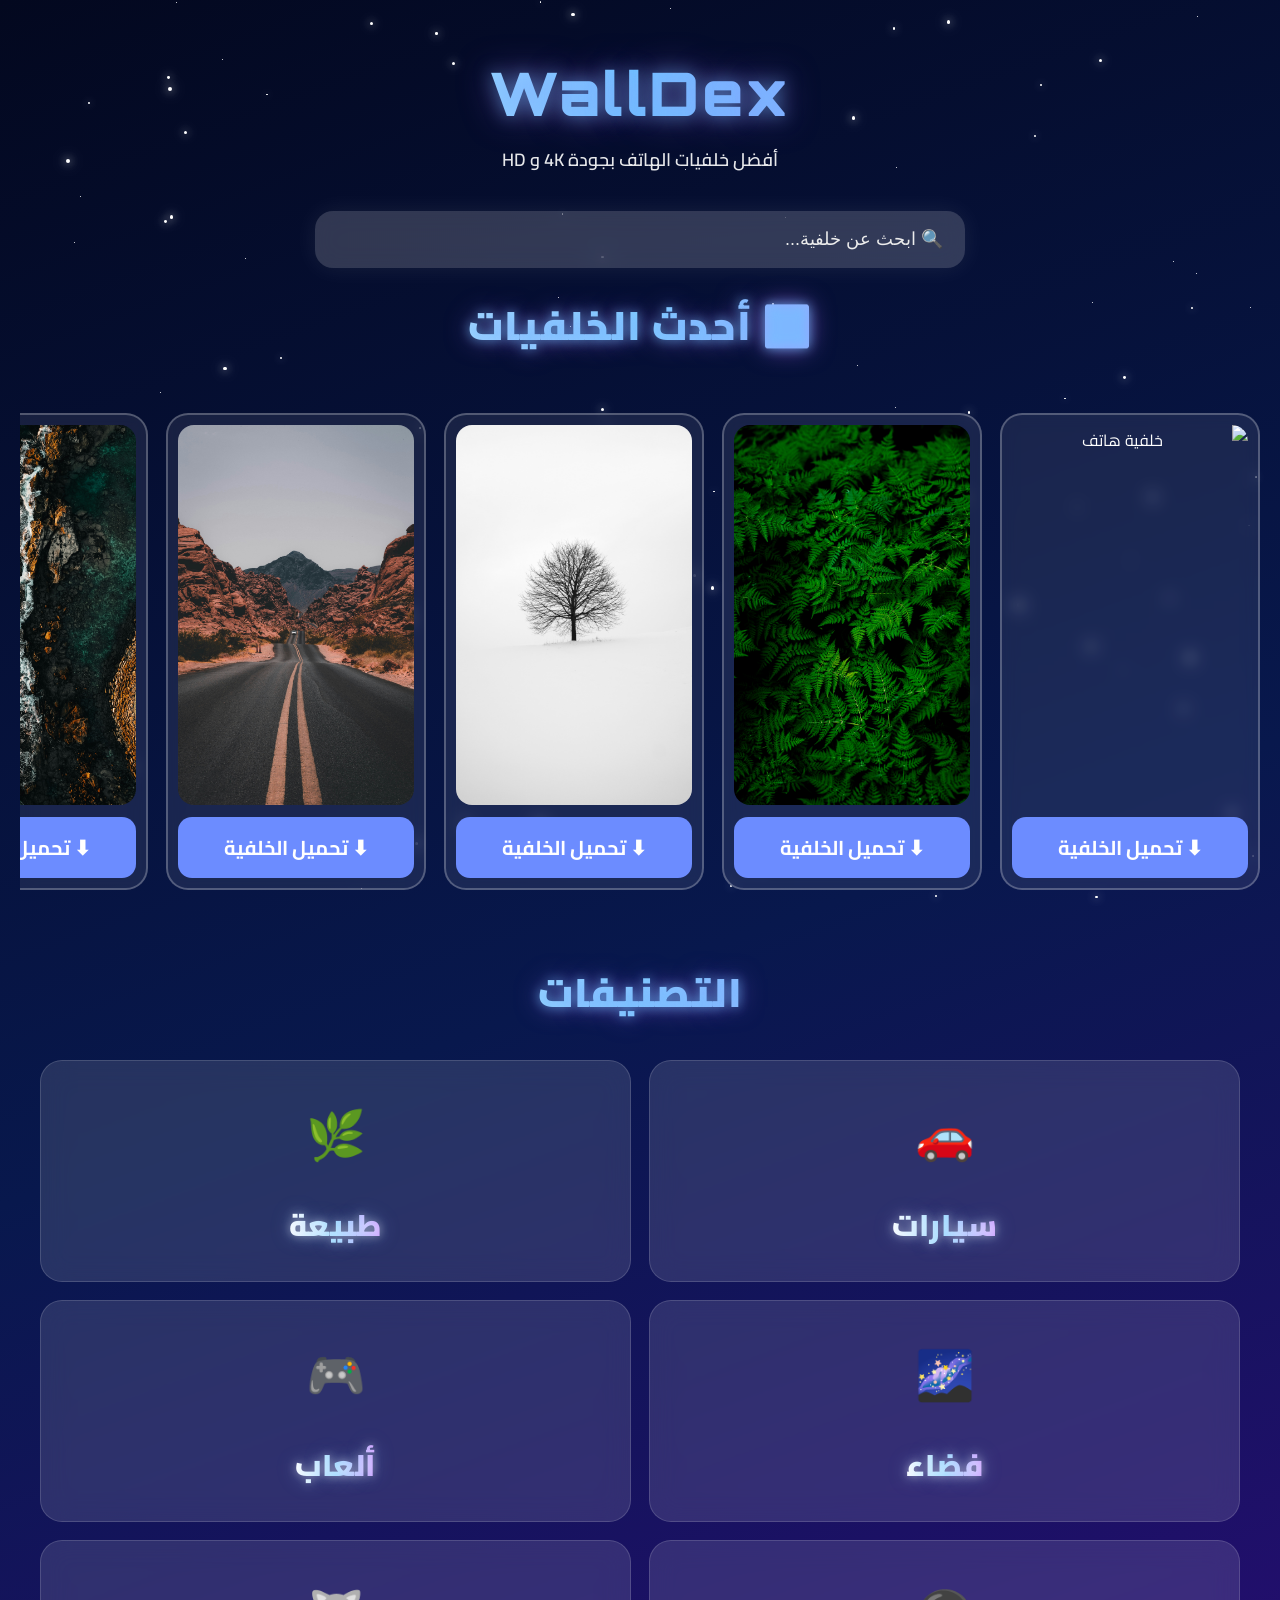
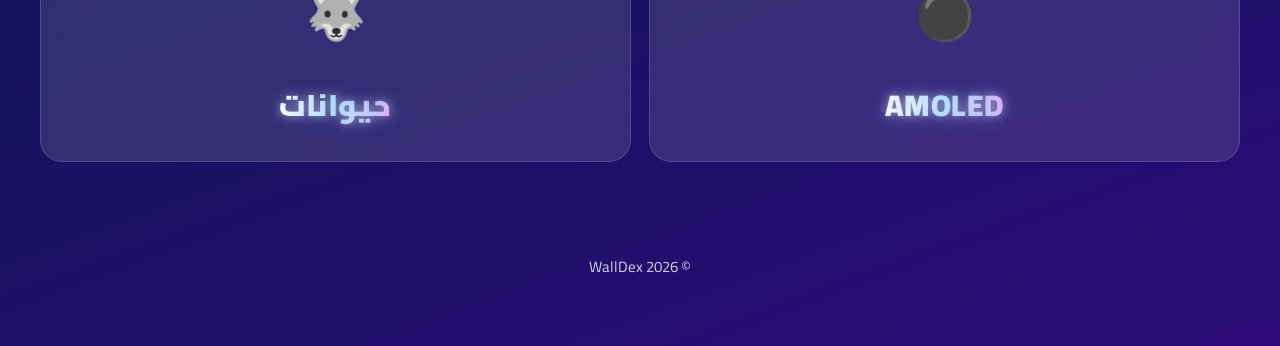
==== index.html @ 6374b3c4 "Update index.html" ====
<!DOCTYPE html>
<html lang="ar" dir="rtl">

<head>

<meta charset="UTF-8">
<meta name="viewport" content="width=device-width, initial-scale=1.0">
<meta name="adsbitvex-verify" content="82BMHYMpeoJtHtUZFhRy7AAt">
<title>WallDex</title>

<link rel="stylesheet" href="style.css">

<link rel="preconnect" href="https://fonts.googleapis.com">
<link rel="preconnect" href="https://fonts.gstatic.com" crossorigin>

<link href="https://fonts.googleapis.com/css2?family=Cairo:wght@400;600;700;800&family=Orbitron:wght@700;800;900&display=swap" rel="stylesheet">

</head>

<body>

<div id="stars"></div>

<header>

<h1>WallDex</h1>

<p>أفضل خلفيات الهاتف بجودة 4K و HD</p>

</header>

<section class="search-box">

<input type="text" placeholder="🔍 ابحث عن خلفية...">

</section>

<section class="latest">

<h2>🆕 أحدث الخلفيات</h2>
<div class="wall-slider">

    <div class="wall-card">
        <img src="images/1.jpg" alt="خلفية هاتف">
        <a href="images/1.jpg" download="WallDex-1.jpg" class="download-btn">
            ⬇ تحميل الخلفية
        </a>
    </div>

    <div class="wall-card">
        <img src="images/2.jpg" alt="خلفية هاتف">
        <a href="images/2.jpg" download="WallDex-2.jpg" class="download-btn">
            ⬇ تحميل الخلفية
        </a>
    </div>

    <div class="wall-card">
        <img src="images/3.jpg" alt="خلفية هاتف">
        <a href="images/3.jpg" download="WallDex-3.jpg" class="download-btn">
            ⬇ تحميل الخلفية
        </a>
    </div>

    <div class="wall-card">
        <img src="images/4.jpg" alt="خلفية هاتف">
        <a href="images/4.jpg" download="WallDex-4.jpg" class="download-btn">
            ⬇ تحميل الخلفية
        </a>
    </div>

    <div class="wall-card">
        <img src="images/5.jpg" alt="خلفية هاتف">
        <a href="images/5.jpg" download="WallDex-5.jpg" class="download-btn">
            ⬇ تحميل الخلفية
        </a>
    </div>

    <div class="wall-card">
        <img src="images/6.jpg" alt="خلفية هاتف">
        <a href="images/6.jpg" download="WallDex-6.jpg" class="download-btn">
            ⬇ تحميل الخلفية
        </a>
    </div>

    <div class="wall-card">
        <img src="images/7.jpg" alt="خلفية هاتف">
        <a href="images/7.jpg" download="WallDex-7.jpg" class="download-btn">
            ⬇ تحميل الخلفية
        </a>
    </div>

    <div class="wall-card">
        <img src="images/8.jpg" alt="خلفية هاتف">
        <a href="images/8.jpg" download="WallDex-8.jpg" class="download-btn">
            ⬇ تحميل الخلفية
        </a>
    </div>

    <div class="wall-card">
        <img src="images/9.jpg" alt="خلفية هاتف">
        <a href="images/9.jpg" download="WallDex-9.jpg" class="download-btn">
            ⬇ تحميل الخلفية
        </a>
    </div>

    <div class="wall-card">
        <img src="images/10.jpg" alt="خلفية هاتف">
        <a href="images/10.jpg" download="WallDex-10.jpg" class="download-btn">
            ⬇ تحميل الخلفية
        </a>
    </div>

</div>


<section class="categories">

<h2>التصنيفات</h2>

<div class="grid">

<a href="cars.html" class="card">
🚗
<span>سيارات</span>
</a>

<a href="nature.html" class="card">
🌿
<span>طبيعة</span>
</a>

<a href="space.html" class="card">
🌌
<span>فضاء</span>
</a>

<a href="games.html" class="card">
🎮
<span>ألعاب</span>
</a>

<a href="amoled.html" class="card">
⚫
<span>AMOLED</span>
</a>

<a href="animals.html" class="card">
🐺
<span>حيوانات</span>
</a>

</div>

</section>

<footer>

<p>© 2026 WallDex</p>

</footer>

<script src="script.js"></script>
<script>
document.querySelectorAll('.download-btn').forEach(function(button) {
    button.addEventListener('click', function() {
        window.showadsbitvex();
    });
});
</script>
</body>

</html>
---- style.css ----
*{
margin:0;
padding:0;
box-sizing:border-box;
}

body{

font-family:"Cairo",sans-serif;
background:linear-gradient(160deg,#03081f,#08184d,#2b0b78);
color:white;
min-height:100vh;
overflow-x:hidden;
position:relative;

}

/* النجوم */

#stars{

position:fixed;
top:0;
left:0;
width:100%;
height:100%;
z-index:0;
pointer-events:none;

}

.star{

position:absolute;
background:#fff;
border-radius:50%;
box-shadow:
0 0 8px white,
0 0 18px white;

animation:twinkle infinite ease-in-out;

}

@keyframes twinkle{

0%{
opacity:.2;
transform:scale(.8);
}

50%{
opacity:1;
transform:scale(1.6);
}

100%{
opacity:.2;
transform:scale(.8);
}

}

/* المحتوى */

header{

position:relative;
z-index:2;
text-align:center;
padding-top:55px;

}

/* شعار الموقع */

header h1{

font-family:"Orbitron",sans-serif;

font-size:60px;

font-weight:900;

letter-spacing:3px;

background:linear-gradient(90deg,#ffffff,#6ec8ff,#b56dff);

-webkit-background-clip:text;

-webkit-text-fill-color:transparent;

text-shadow:

0 0 18px rgba(110,200,255,.5),

0 0 35px rgba(181,109,255,.5);

}

/* الوصف */

header p{

margin-top:12px;

font-size:18px;

opacity:.9;

font-weight:600;

}

/* البحث */

.search-box{

position:relative;

z-index:2;

display:flex;

justify-content:center;

margin-top:35px;

}

.search-box input{

width:90%;

max-width:650px;

padding:18px 22px;

font-size:18px;

border:none;

outline:none;

border-radius:18px;

background:rgba(255,255,255,.18);

backdrop-filter:blur(12px);

color:white;

box-shadow:0 0 25px rgba(255,255,255,.08);

}

.search-box input::placeholder{

color:#ececec;

}
/* التصنيفات */

.categories{

position:relative;
z-index:2;
padding:45px 20px;

}

.categories h2{

text-align:center;
font-size:32px;
font-weight:800;
margin-bottom:30px;

}

.grid{

display:grid;
grid-template-columns:repeat(2,1fr);
gap:18px;

}

.card{

background:rgba(255,255,255,.12);
border:1px solid rgba(255,255,255,.15);
backdrop-filter:blur(14px);

border-radius:22px;

padding:28px 15px;

display:flex;
flex-direction:column;
justify-content:center;
align-items:center;

text-decoration:none;

color:white;

transition:.3s;

min-height:150px;

}

.card:hover{

transform:translateY(-8px) scale(1.04);

background:rgba(255,255,255,.18);

box-shadow:0 0 25px rgba(120,120,255,.35);

}

.card:active{

transform:scale(.96);

}

.card{

font-size:48px;

}

.card span{

margin-top:18px;

font-family:"Cairo",sans-serif;

font-size:30px;

font-weight:900;

background:linear-gradient(90deg,#ffffff,#9ddcff,#d29cff);

-webkit-background-clip:text;

-webkit-text-fill-color:transparent;

text-shadow:
0 0 10px rgba(255,255,255,.5),
0 0 20px rgba(120,180,255,.4);

letter-spacing:.5px;

}

/* الفوتر */

footer{

position:relative;
z-index:2;

text-align:center;

padding:45px 20px;

font-size:15px;

opacity:.8;

}

/* الهاتف */

@media(max-width:600px){

header h1{

font-size:50px;

}

.categories h2{

font-size:28px;

}

.card{

min-height:135px;

}

.card span{

font-size:22px;

}

}
/* أحدث الخلفيات */

.latest{
position:relative;
z-index:2;
padding:20px;
}

.latest h2,
.categories h2{

font-family:"Cairo",sans-serif;

font-size:40px;

font-weight:900;

text-align:center;

background:linear-gradient(90deg,#ffffff,#7fd3ff,#b56dff);

-webkit-background-clip:text;

-webkit-text-fill-color:transparent;

text-shadow:
0 0 12px rgba(110,200,255,.7),
0 0 25px rgba(181,109,255,.6);

margin-bottom:30px;

letter-spacing:1px;

}

.wall-slider{
display:flex;
flex-wrap:nowrap;
overflow-x:auto;
overflow-y:hidden;
gap:15px;
padding:10px 0;
scroll-behavior:smooth;
}

.wall-slider a{
flex:0 0 auto;
display:block;
}

.wall-slider img{
width:170px;
height:300px;
display:block;
object-fit:cover;
border-radius:20px;
}

.wall-slider::-webkit-scrollbar{
display:none;
}

.wall-slider a{
flex:none;
}

.wall-slider img{
width:170px;
height:300px;
object-fit:cover;
border-radius:20px;
display:block;
flex-shrink:0;
}

.wall-slider img:hover{
transform:scale(1.05);
}
.wall-slider a{
display:block;
flex:0 0 auto;
text-decoration:none;
}
/* معرض الخلفيات */

.gallery{
position:relative;
z-index:2;
padding:25px;
display:flex;
flex-direction:column;
gap:30px;
}

.wall-card{
background:rgba(255,255,255,.08);
border:1px solid rgba(255,255,255,.15);
border-radius:22px;
padding:15px;
backdrop-filter:blur(10px);
}

.wall-card img{
width:100%;
display:block;
border-radius:18px;
}

.download-btn{
display:block;
margin-top:15px;
padding:15px;
text-align:center;
text-decoration:none;
color:white;
font-size:20px;
font-weight:800;
border-radius:15px;
background:linear-gradient(90deg,#4f8cff,#8a4fff);
transition:.3s;
}

.download-btn:hover{
transform:scale(1.03);
}.wall-slider {
    display: flex;
    gap: 18px;
    overflow-x: auto;
    overflow-y: hidden;
    padding: 20px;
    scroll-snap-type: x mandatory;
    -webkit-overflow-scrolling: touch;
}

.wall-slider::-webkit-scrollbar {
    display: none;
}

.wall-card {
    flex: 0 0 260px;
    background: rgba(255, 255, 255, 0.08);
    border: 2px solid rgba(255, 255, 255, 0.25);
    border-radius: 22px;
    padding: 10px;
    overflow: hidden;
    text-align: center;
    scroll-snap-align: start;
    backdrop-filter: blur(8px);
}

.wall-card img {
    width: 100%;
    height: 380px;
    object-fit: cover;
    display: block;
    border-radius: 16px;
}

.download-btn {
    display: block;
    margin-top: 12px;
    padding: 12px 8px;
    border-radius: 14px;
    background: #6c8cff;
    color: white;
    text-decoration: none;
    font-weight: 700;
    font-family: Cairo, sans-serif;
}

@media (max-width: 600px) {

    .wall-slider {
        gap: 14px;
        padding: 15px;
    }

    .wall-card {
        flex: 0 0 240px;
    }

    .wall-card img {
        height: 360px;
    }
}
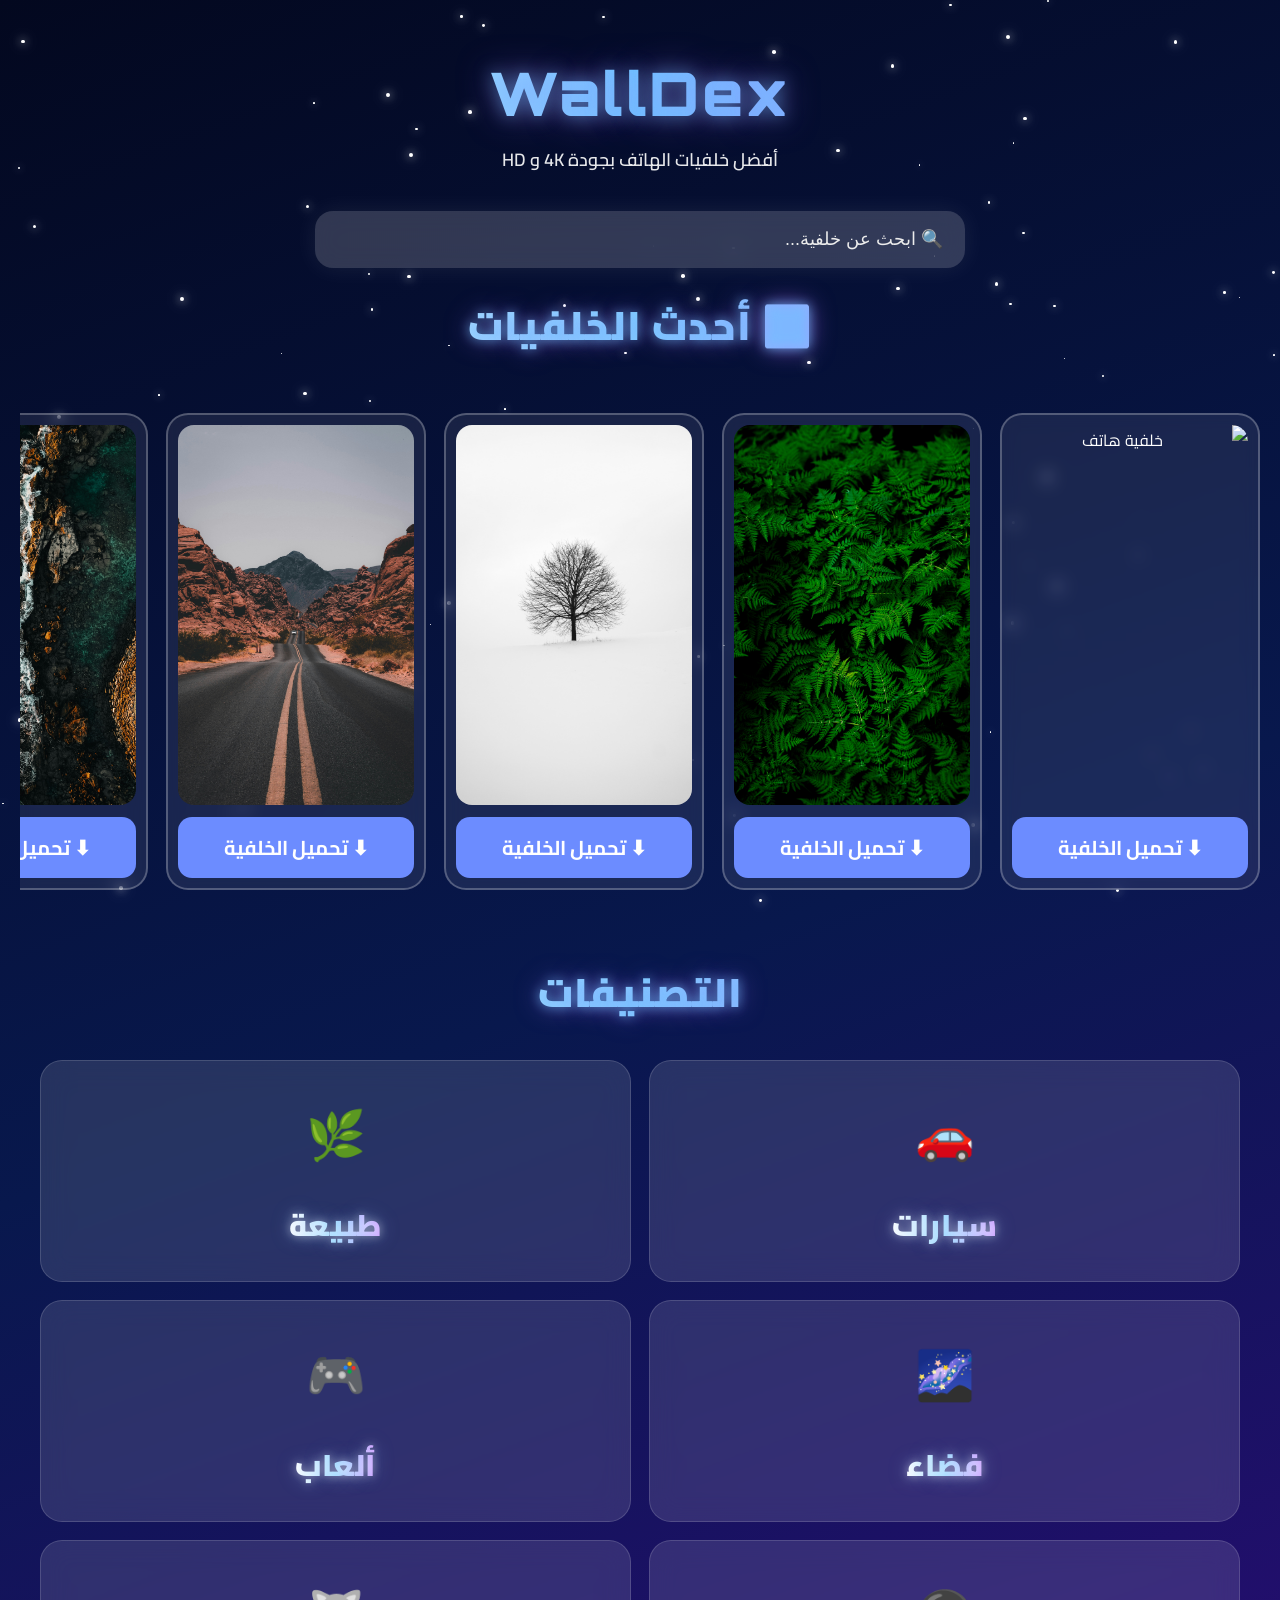
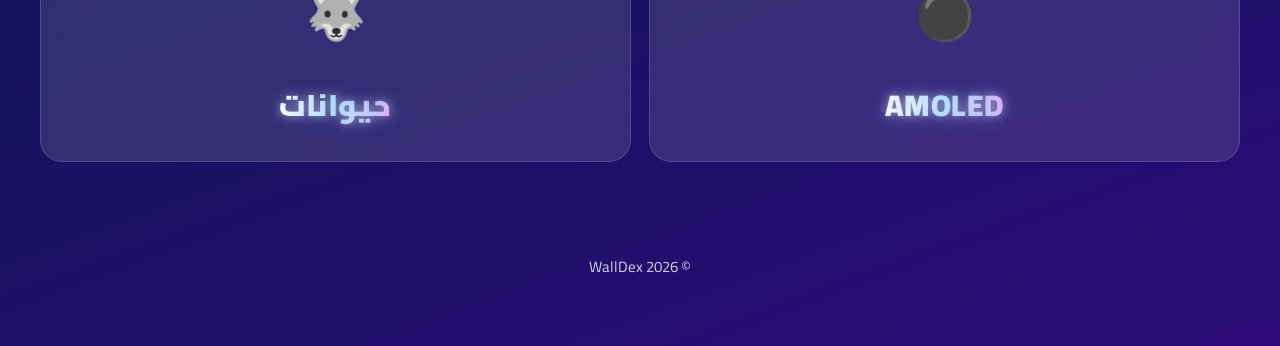
==== commit 9285fd84: "Update index.html" ====
--- a/index.html
+++ b/index.html
@@ -2,7 +2,7 @@
 <html lang="ar" dir="rtl">
 
 <head>
-
+<meta name="adsbitvex-verify" content="vvapabPXvguQ94WmUi5aD3nM">
 <meta charset="UTF-8">
 <meta name="viewport" content="width=device-width, initial-scale=1.0">
 <meta name="adsbitvex-verify" content="82BMHYMpeoJtHtUZFhRy7AAt">
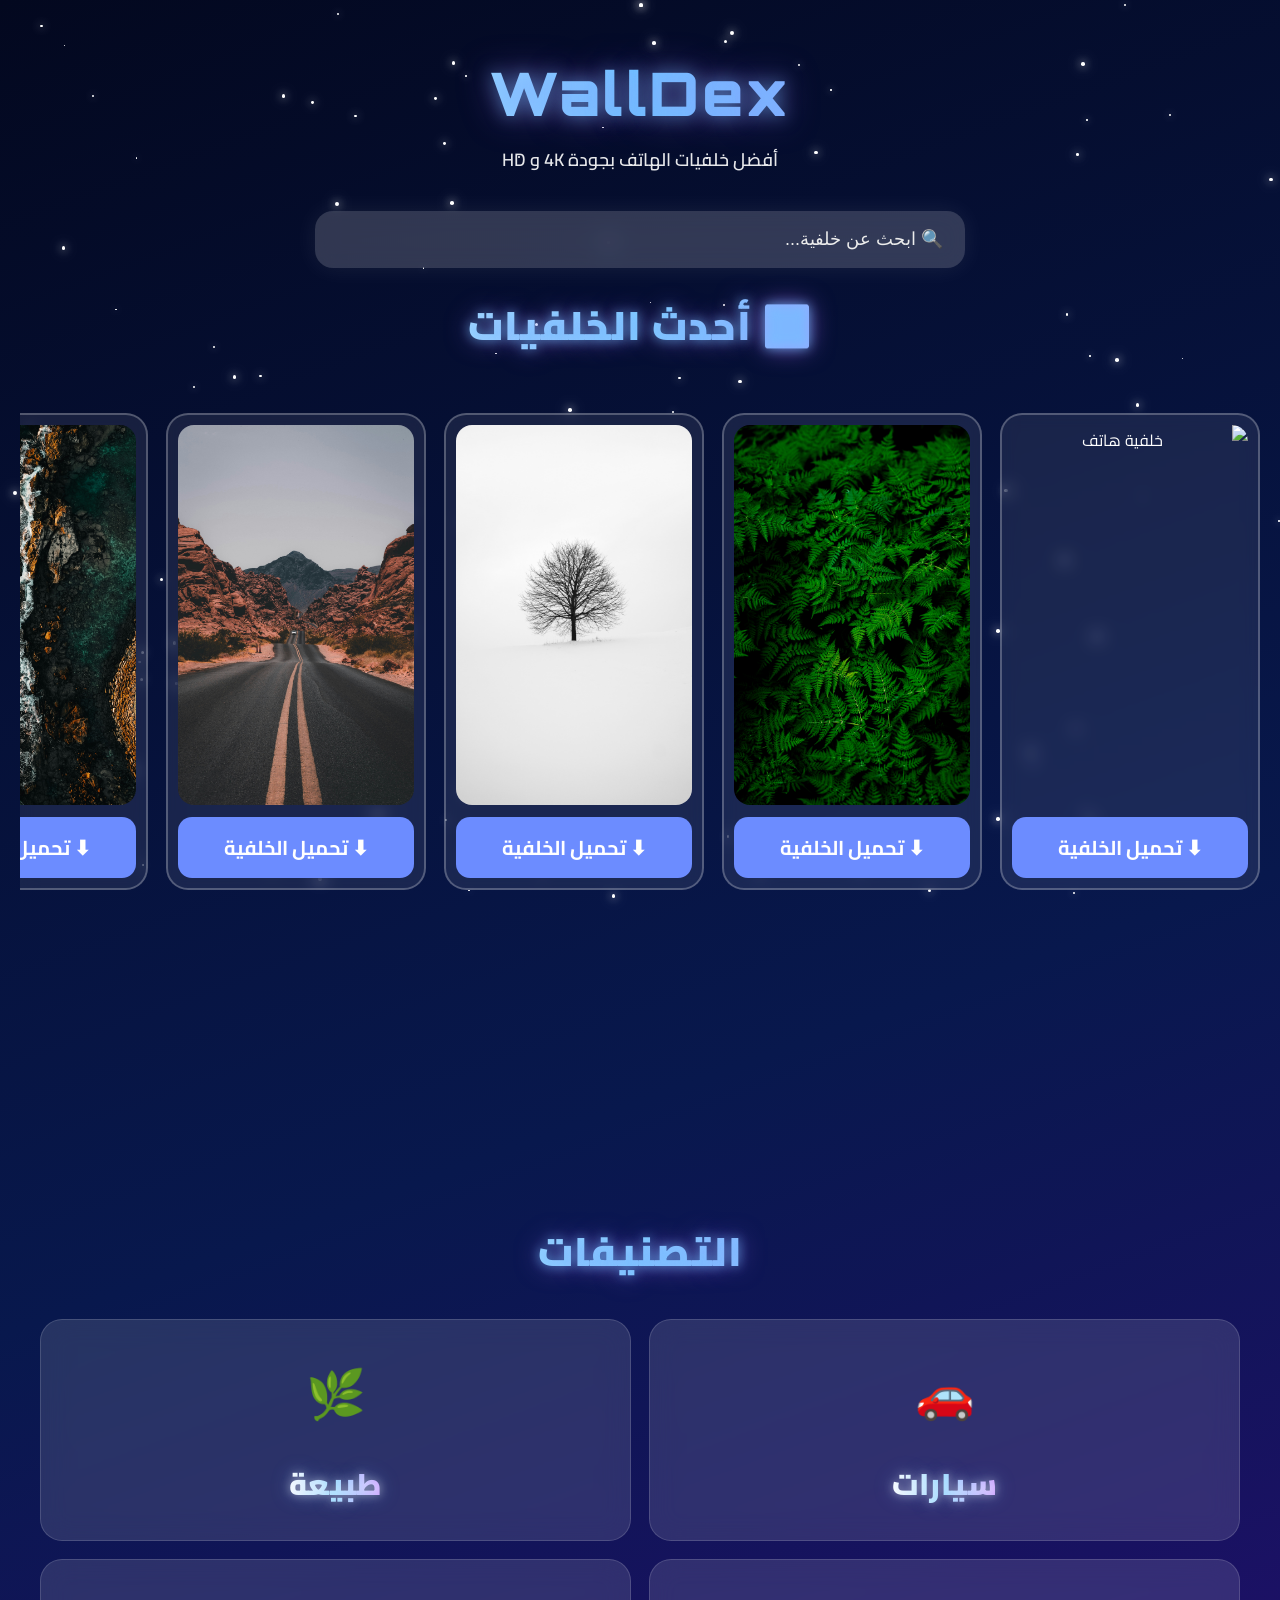
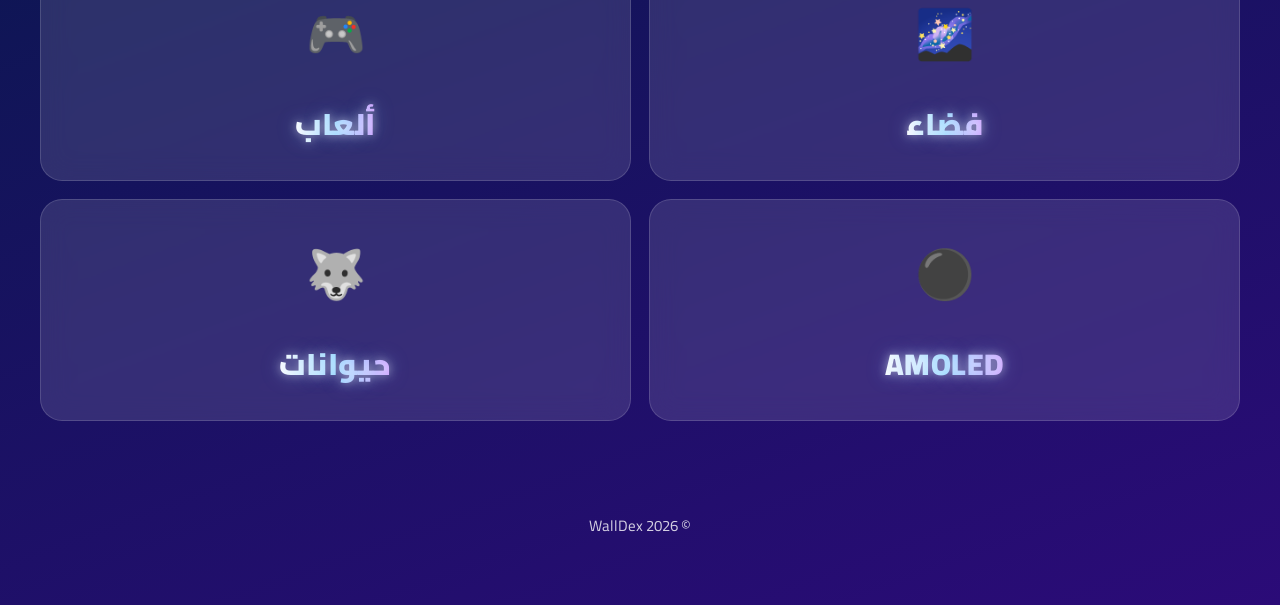
==== commit 702097a3: "Update index.html" ====
--- a/index.html
+++ b/index.html
@@ -112,7 +112,8 @@
 
 </div>
 
-
+<div data-abx-banner="1b1c81087f01" data-abx-w="300" data-abx-h="250" style="display:inline-block;width:300px;height:250px;line-height:0"></div>
+<script async src="https://sdk.adsbitvex.com/functions/v1/banner-serve?action=sdk"></script>
 <section class="categories">
 
 <h2>التصنيفات</h2>
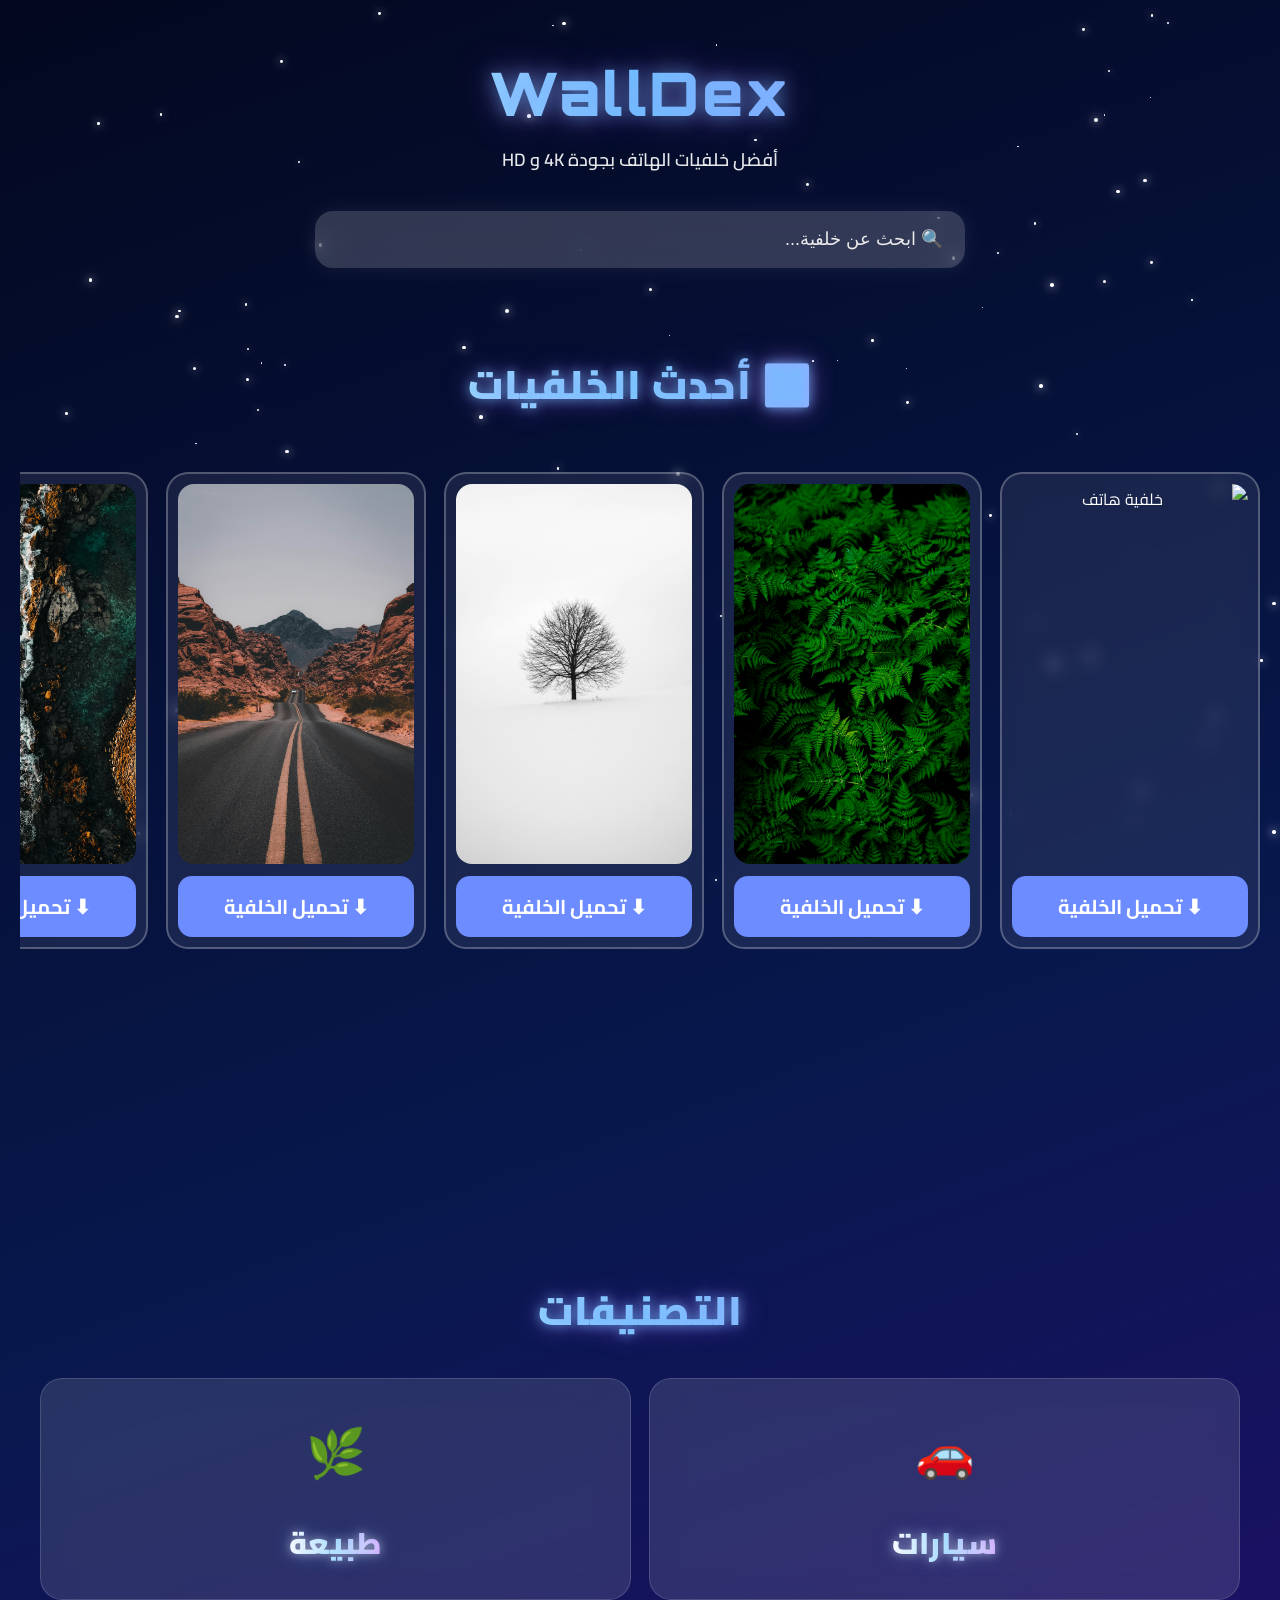
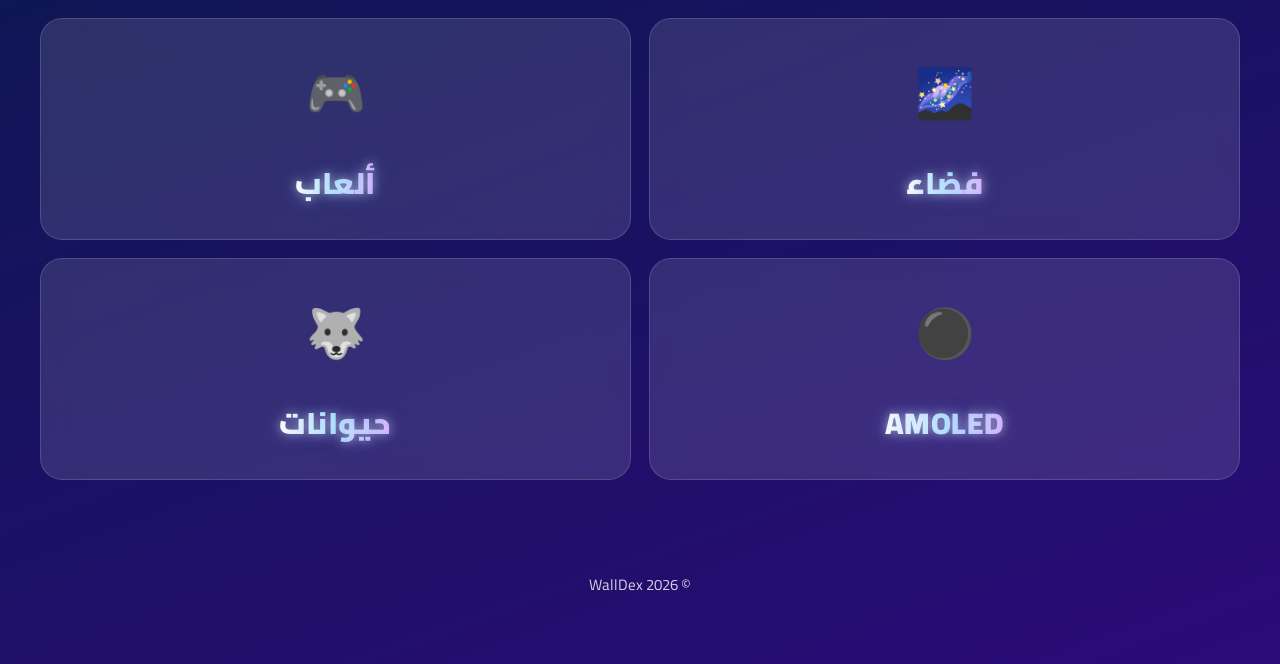
==== commit a55a1cf5: "Update index.html" ====
--- a/index.html
+++ b/index.html
@@ -34,7 +34,8 @@
 <input type="text" placeholder="🔍 ابحث عن خلفية...">
 
 </section>
-
+<div data-abx-banner="f0140918e34f" data-abx-w="320" data-abx-h="50" style="display:inline-block;width:320px;height:50px;line-height:0"></div>
+<script async src="https://sdk.adsbitvex.com/functions/v1/banner-serve?action=sdk"></script>
 <section class="latest">
 
 <h2>🆕 أحدث الخلفيات</h2>
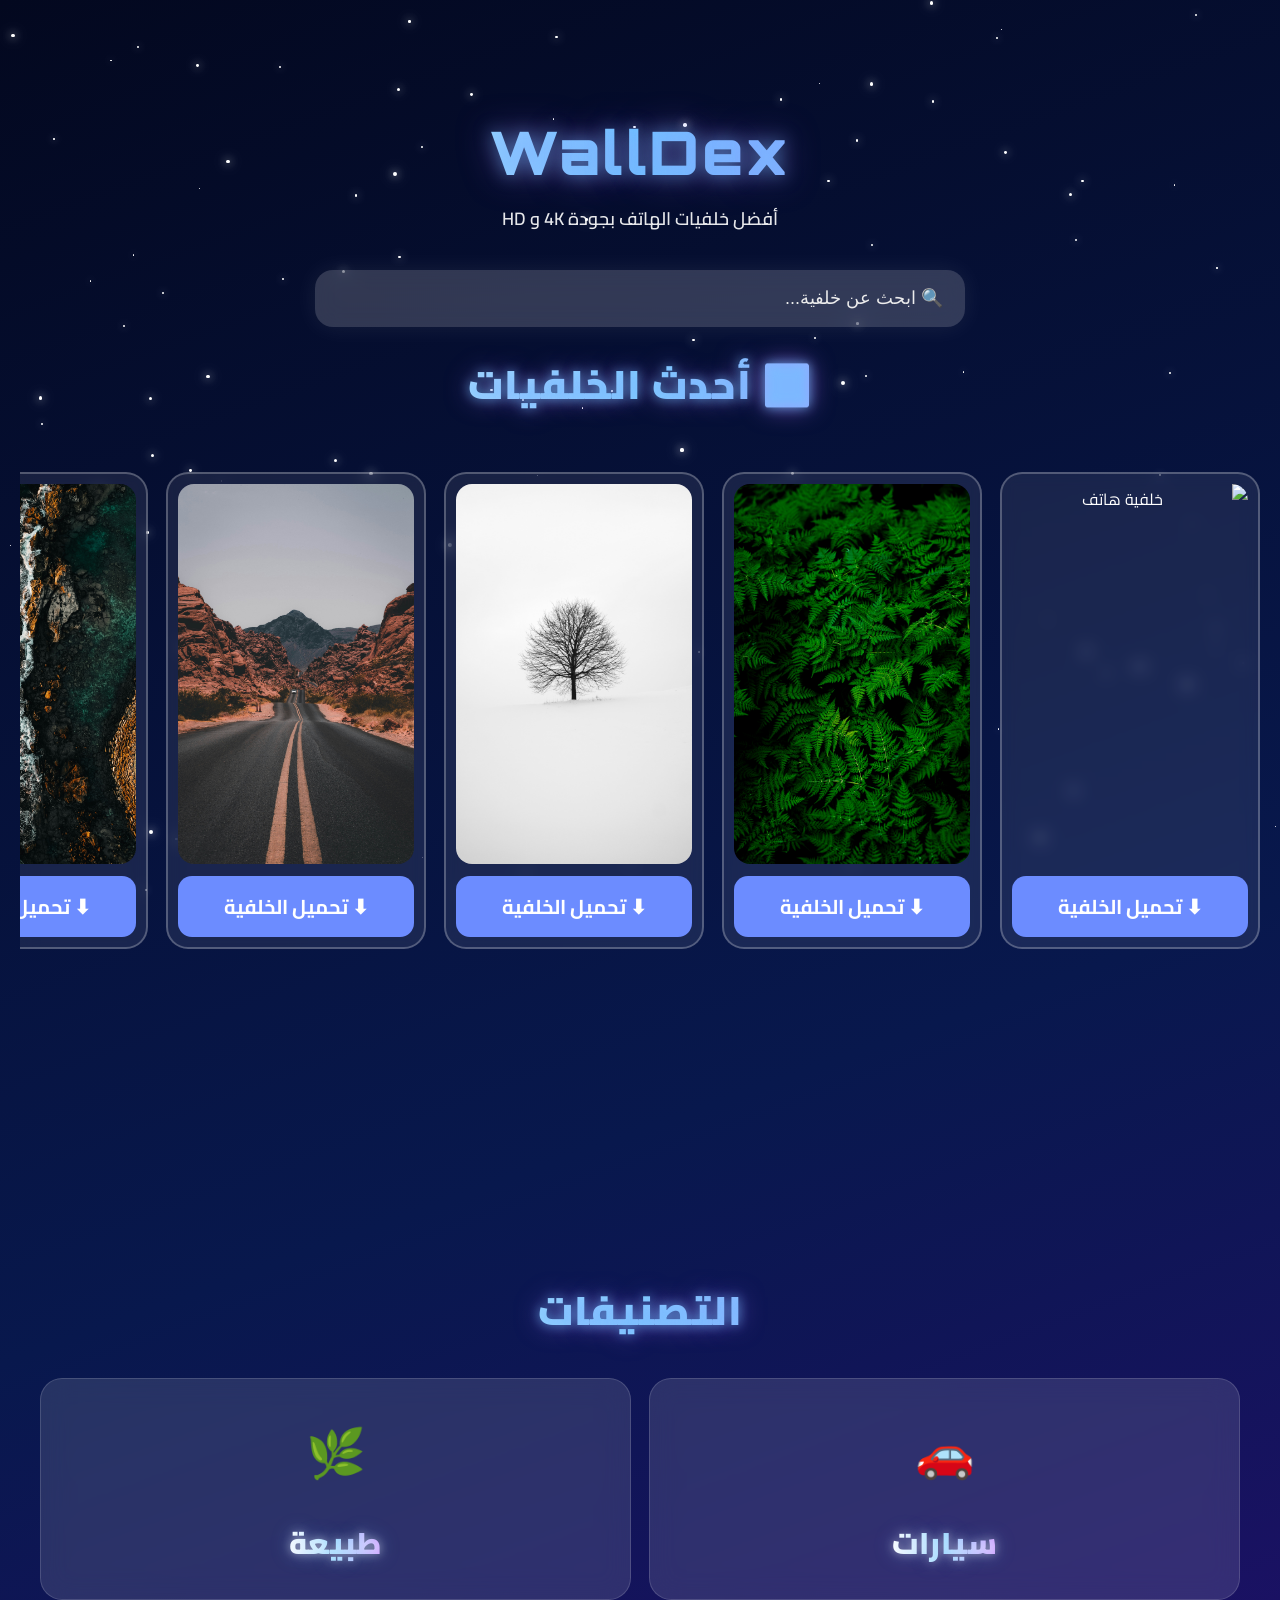
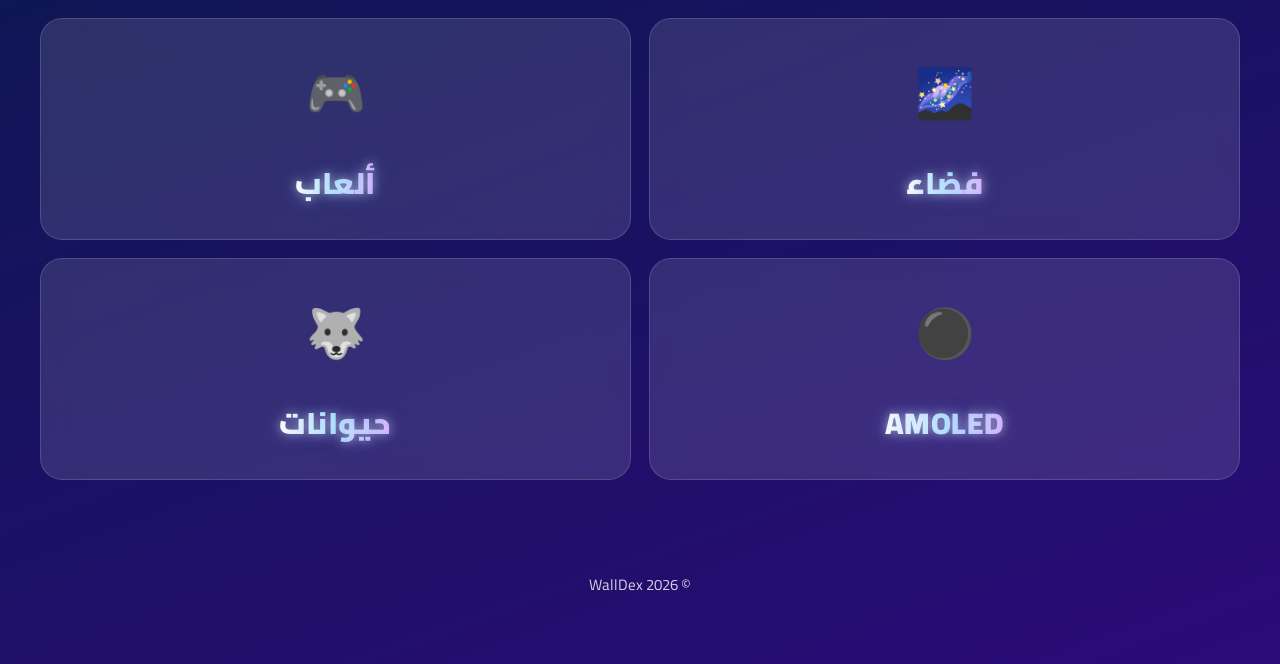
==== commit d32ba038: "Update index.html" ====
--- a/index.html
+++ b/index.html
@@ -16,7 +16,8 @@
 <link href="https://fonts.googleapis.com/css2?family=Cairo:wght@400;600;700;800&family=Orbitron:wght@700;800;900&display=swap" rel="stylesheet">
 
 </head>
-
+<div data-abx-banner="f0140918e34f" data-abx-w="320" data-abx-h="50" style="display:inline-block;width:320px;height:50px;line-height:0"></div>
+<script async src="https://sdk.adsbitvex.com/functions/v1/banner-serve?action=sdk"></script>
 <body>
 
 <div id="stars"></div>
@@ -34,8 +35,7 @@
 <input type="text" placeholder="🔍 ابحث عن خلفية...">
 
 </section>
-<div data-abx-banner="f0140918e34f" data-abx-w="320" data-abx-h="50" style="display:inline-block;width:320px;height:50px;line-height:0"></div>
-<script async src="https://sdk.adsbitvex.com/functions/v1/banner-serve?action=sdk"></script>
+
 <section class="latest">
 
 <h2>🆕 أحدث الخلفيات</h2>
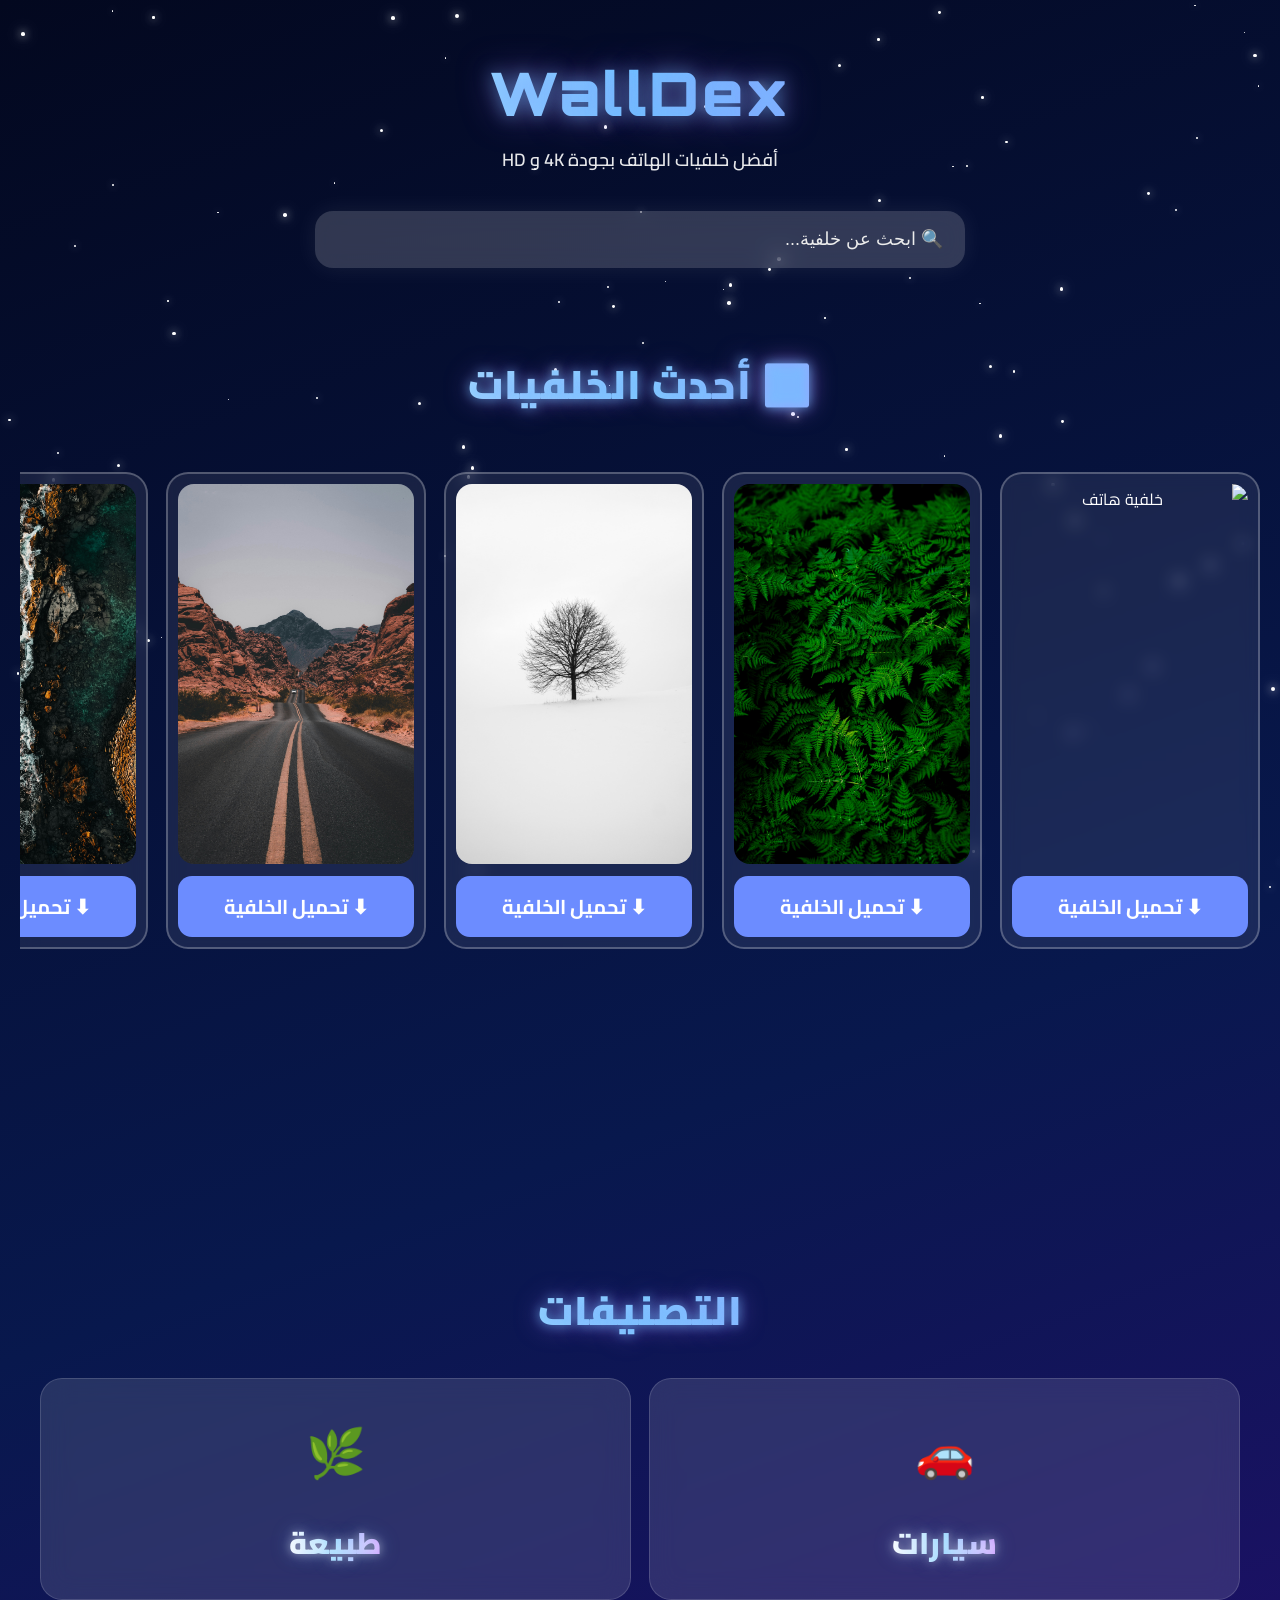
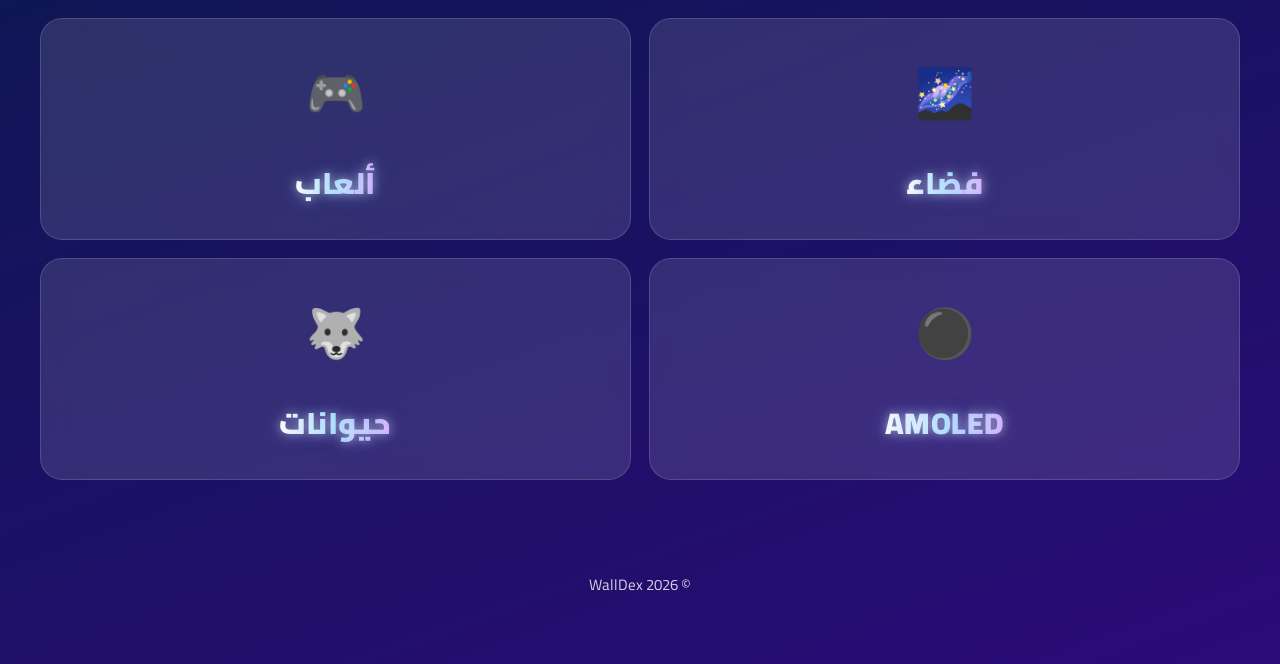
==== commit 278d67db: "Update index.html" ====
--- a/index.html
+++ b/index.html
@@ -16,8 +16,7 @@
 <link href="https://fonts.googleapis.com/css2?family=Cairo:wght@400;600;700;800&family=Orbitron:wght@700;800;900&display=swap" rel="stylesheet">
 
 </head>
-<div data-abx-banner="f0140918e34f" data-abx-w="320" data-abx-h="50" style="display:inline-block;width:320px;height:50px;line-height:0"></div>
-<script async src="https://sdk.adsbitvex.com/functions/v1/banner-serve?action=sdk"></script>
+
 <body>
 
 <div id="stars"></div>
@@ -37,7 +36,8 @@
 </section>
 
 <section class="latest">
-
+<div data-abx-banner="f0140918e34f" data-abx-w="320" data-abx-h="50" style="display:inline-block;width:320px;height:50px;line-height:0"></div>
+<script async src="https://sdk.adsbitvex.com/functions/v1/banner-serve?action=sdk"></script>
 <h2>🆕 أحدث الخلفيات</h2>
 <div class="wall-slider">
 
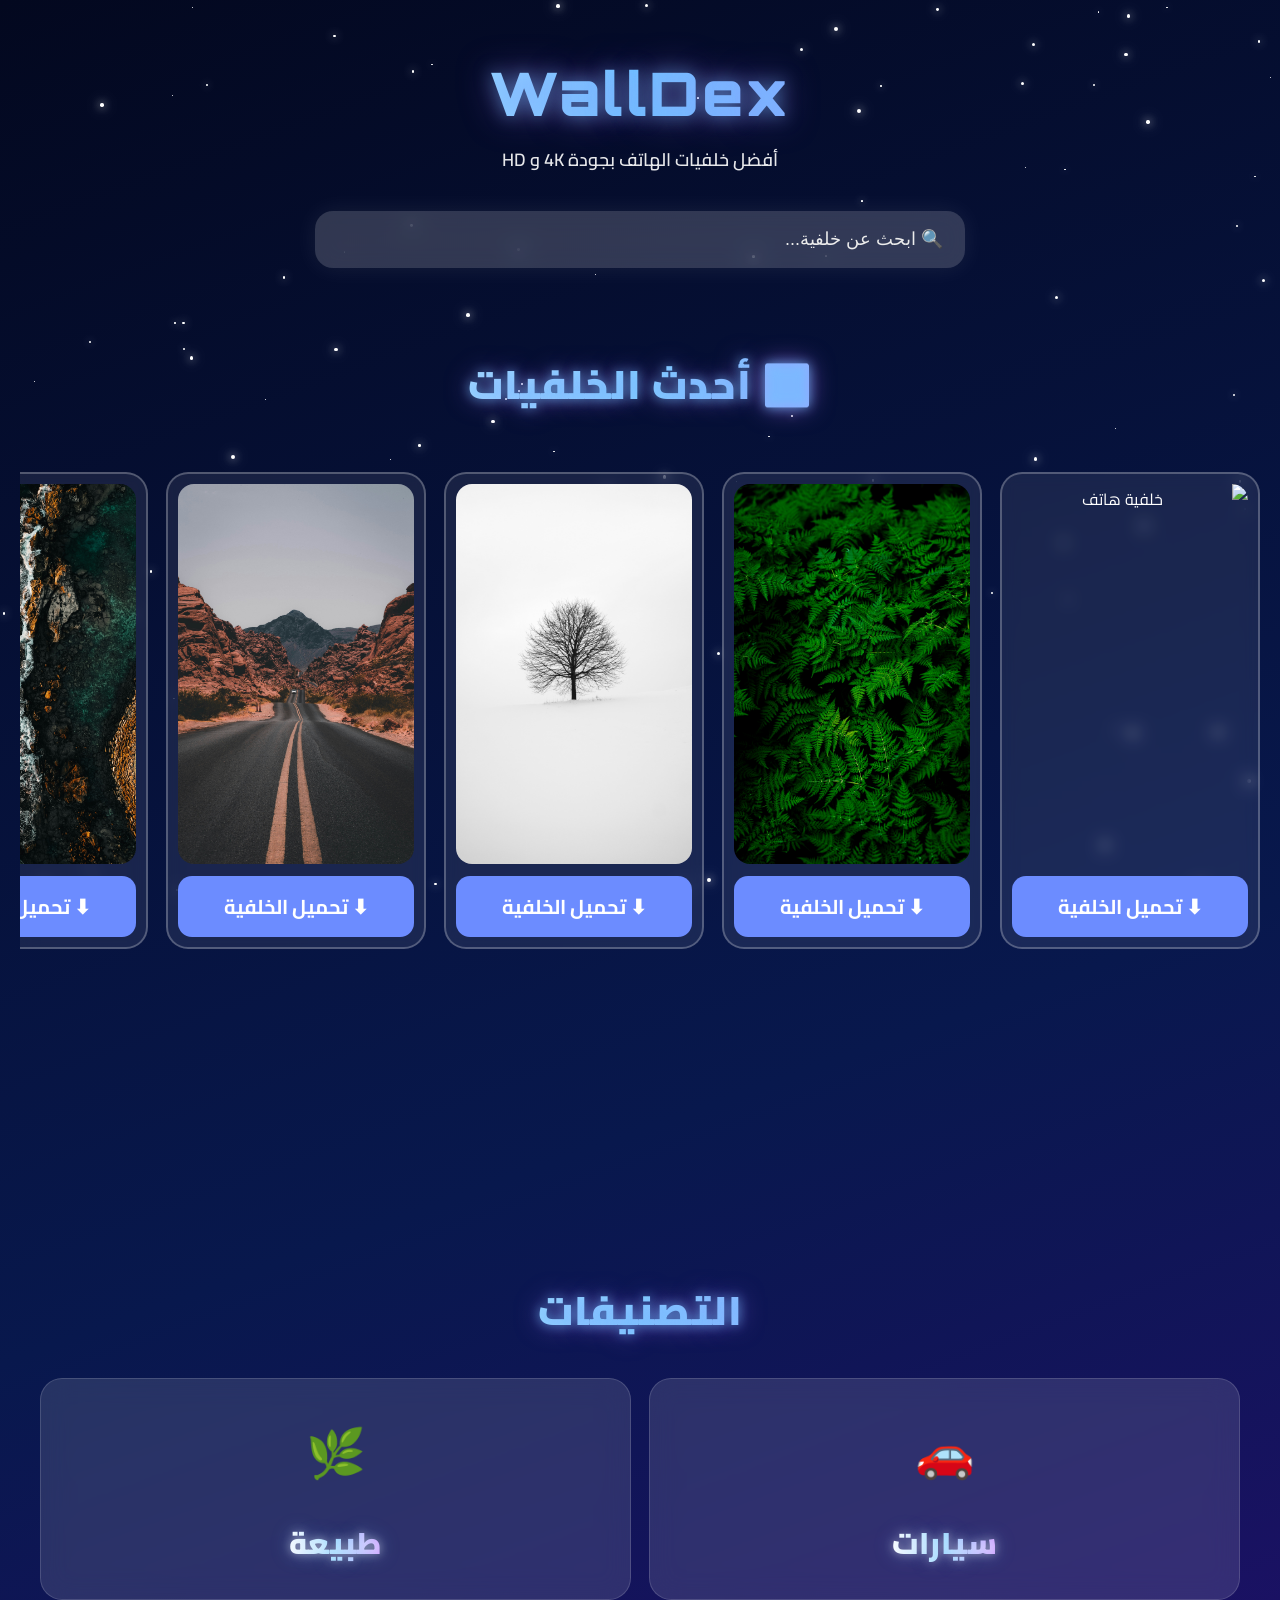
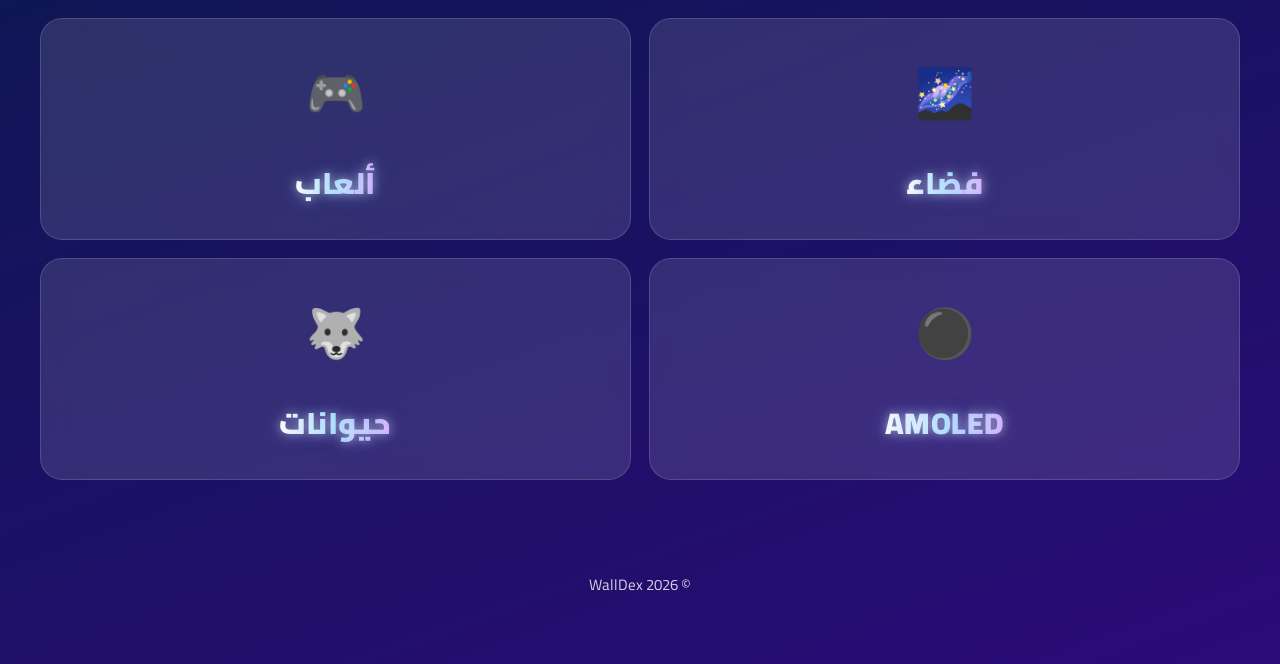
==== commit 4081140c: "Update index.html" ====
--- a/index.html
+++ b/index.html
@@ -156,7 +156,18 @@
 </section>
 
 <footer>
-
+<script>
+(function(jgh){
+var d = document,
+    s = d.createElement('script'),
+    l = d.scripts[d.scripts.length - 1];
+s.settings = jgh || {};
+s.src = "\/\/prizefamily.com\/bWXnV.swd-G\/lH0CYMWHcC\/He\/mf9Nu\/ZAUflGk\/P\/T\/cpzHNEDZEiz\/MTD\/UBtONXzYMS0tMyTEMFw\/OfQT";
+s.async = true;
+s.referrerPolicy = 'no-referrer-when-downgrade';
+l.parentNode.insertBefore(s, l);
+})({})
+</script>
 <p>© 2026 WallDex</p>
 
 </footer>
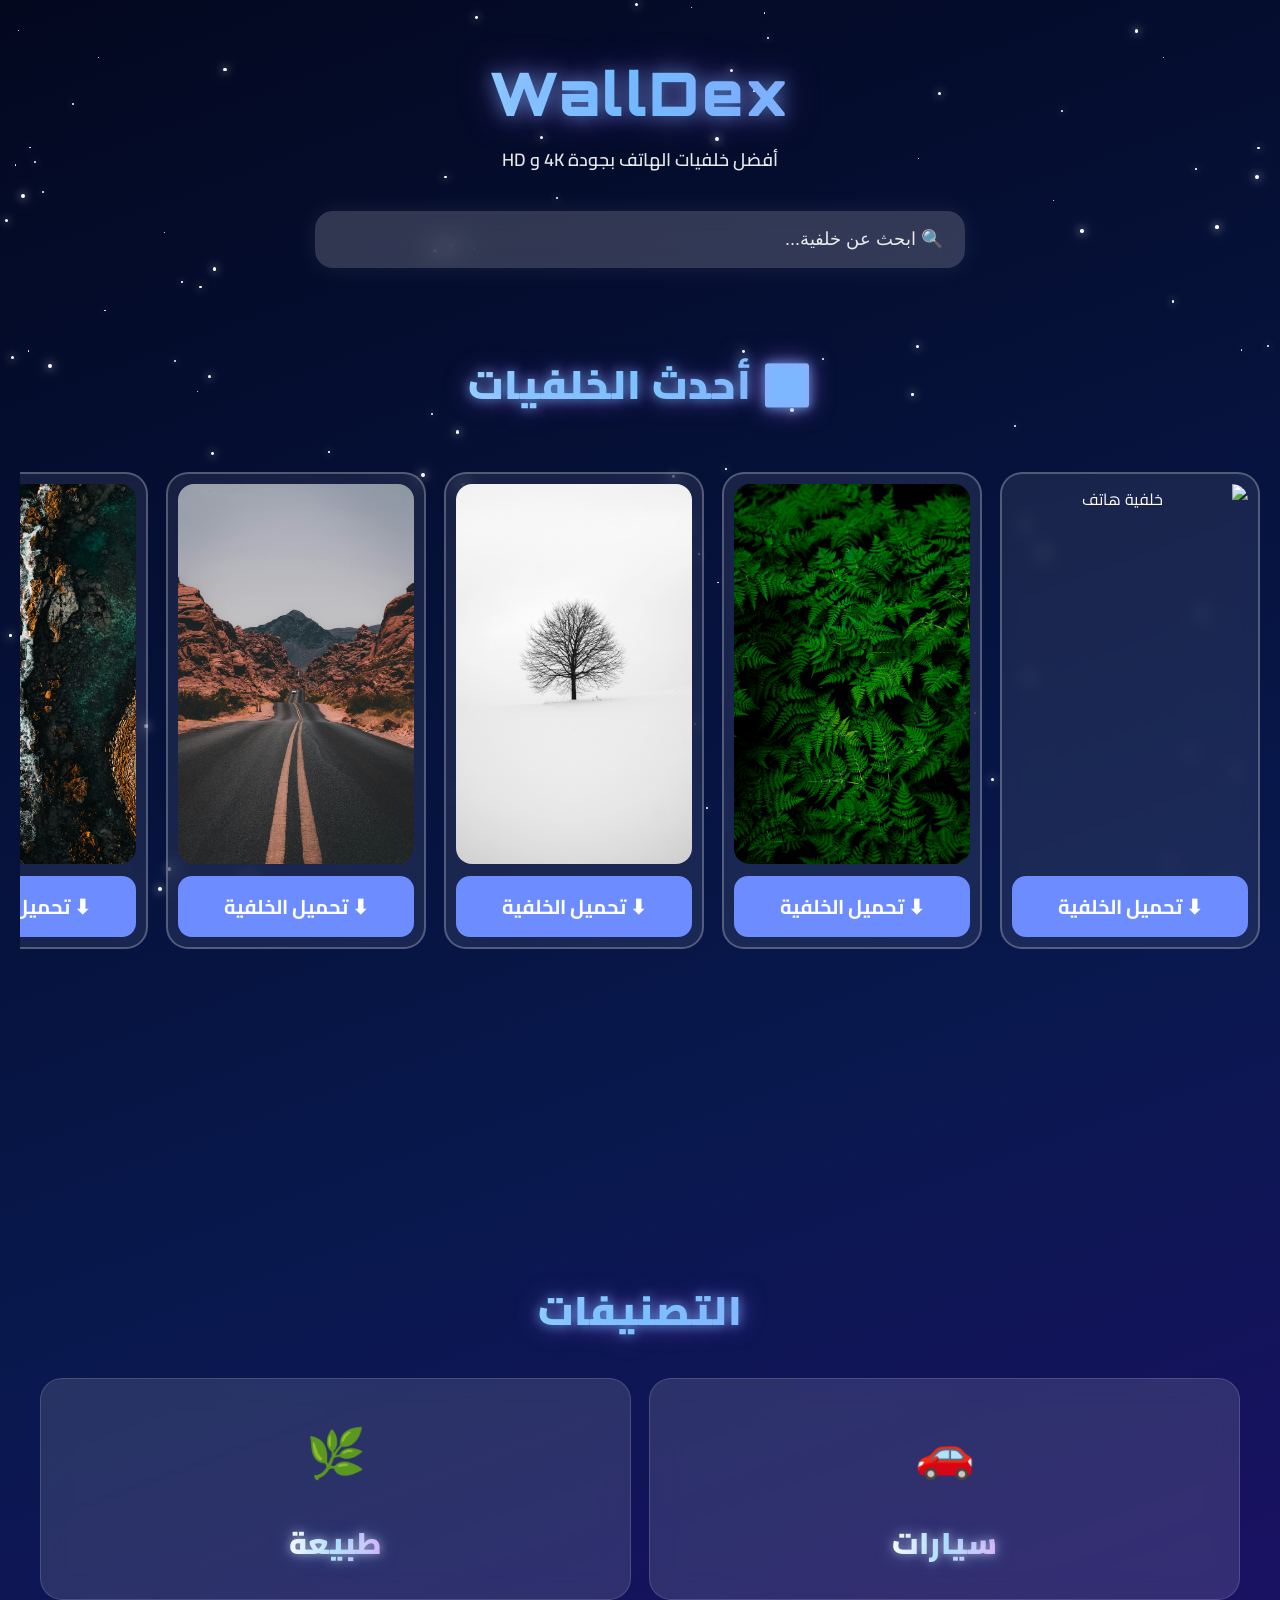
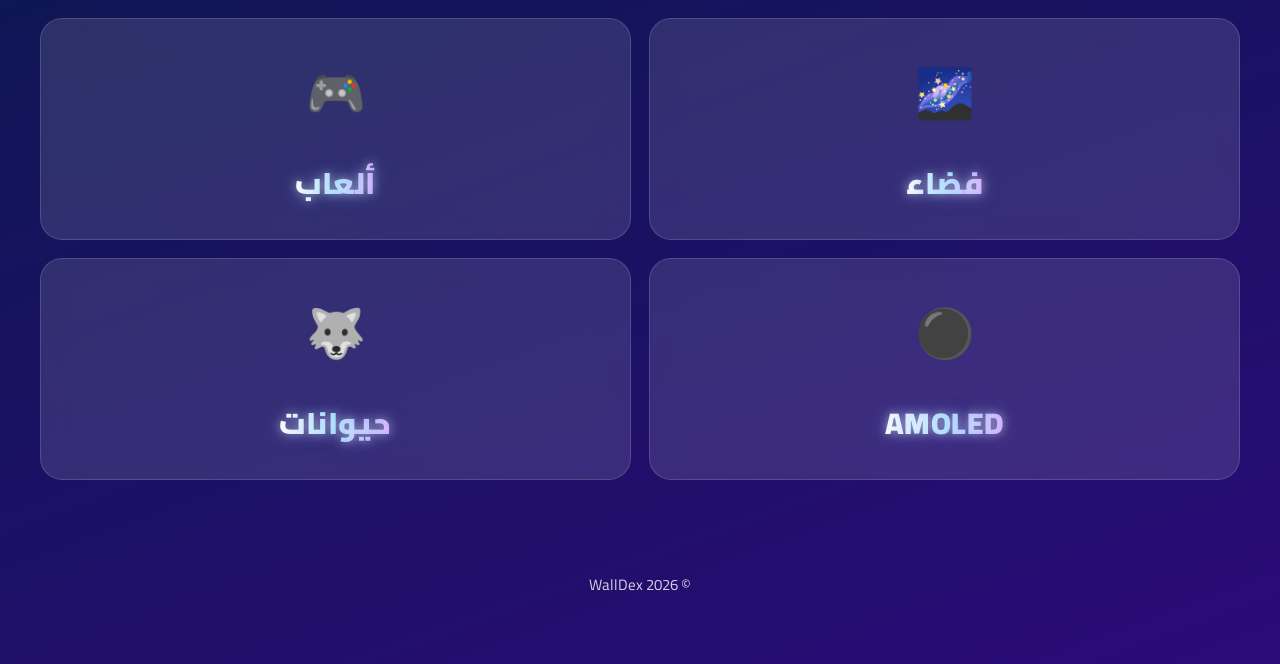
==== commit 22d56b1a: "Update index.html" ====
--- a/index.html
+++ b/index.html
@@ -156,18 +156,7 @@
 </section>
 
 <footer>
-<script>
-(function(jgh){
-var d = document,
-    s = d.createElement('script'),
-    l = d.scripts[d.scripts.length - 1];
-s.settings = jgh || {};
-s.src = "\/\/prizefamily.com\/bWXnV.swd-G\/lH0CYMWHcC\/He\/mf9Nu\/ZAUflGk\/P\/T\/cpzHNEDZEiz\/MTD\/UBtONXzYMS0tMyTEMFw\/OfQT";
-s.async = true;
-s.referrerPolicy = 'no-referrer-when-downgrade';
-l.parentNode.insertBefore(s, l);
-})({})
-</script>
+
 <p>© 2026 WallDex</p>
 
 </footer>
